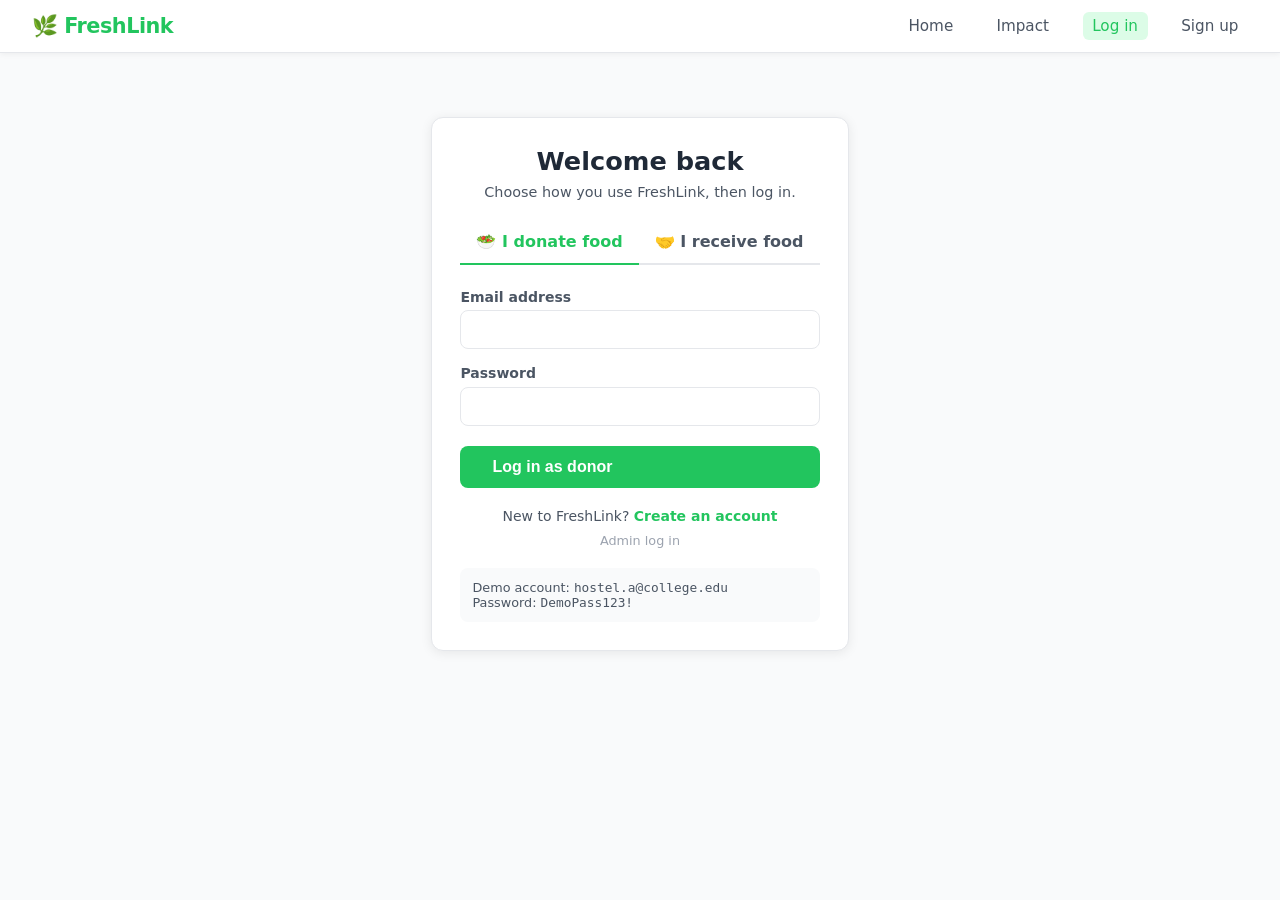
==== frontend/admin.html @ d12331f5 "Role-based login, admin panel, automatic matching, tested matching rules" ====
<!DOCTYPE html>
<html lang="en">
<head>
  <meta charset="UTF-8" />
  <meta name="viewport" content="width=device-width, initial-scale=1.0" />
  <title>FreshLink – Admin panel</title>
  <link rel="stylesheet" href="style.css" />
</head>
<body class="guarded">
  <nav class="navbar" id="navbar"></nav>
  <header class="page-hero impact-hero">
    <div class="hero-content">
      <h1>Admin panel</h1>
      <p>Check new receivers before they can collect food.</p>
    </div>
  </header>
  <main class="container">
    <div id="toast" class="toast hidden"></div>
    <section class="card">
      <h2 class="card-title">⏳ Waiting for approval</h2>
      <div class="table-wrap">
        <table class="data-table">
          <thead>
            <tr><th>Name</th><th>Type</th><th>Address</th><th>Capacity</th><th>Fridge</th><th></th></tr>
          </thead>
          <tbody id="pendingBody"><tr><td colspan="6" class="loading-row">Loading…</td></tr></tbody>
        </table>
      </div>
    </section>
    <section class="card">
      <h2 class="card-title">🤝 All receivers</h2>
      <div class="table-wrap">
        <table class="data-table">
          <thead>
            <tr><th>Name</th><th>Type</th><th>Status</th><th>Capacity</th><th>Fridge</th><th></th></tr>
          </thead>
          <tbody id="allBody"><tr><td colspan="6" class="loading-row">Loading…</td></tr></tbody>
        </table>
      </div>
    </section>
  </main>
  <script src="api.js"></script>
  <script src="nav.js"></script>
  <script src="admin.js"></script>
</body>
</html>
---- frontend/style.css ----
*, *::before, *::after { box-sizing: border-box; margin: 0; padding: 0; }
:root {
  --green:       #22c55e;
  --green-light: #dcfce7;
  --yellow:      #eab308;
  --yellow-light:#fef9c3;
  --red:         #ef4444;
  --red-light:   #fee2e2;
  --blue:        #3b82f6;
  --blue-dark:   #1d4ed8;
  --gray-50:     #f9fafb;
  --gray-100:    #f3f4f6;
  --gray-200:    #e5e7eb;
  --gray-400:    #9ca3af;
  --gray-600:    #4b5563;
  --gray-800:    #1f2937;
  --white:       #ffffff;
  --radius:      12px;
  --shadow:      0 2px 12px rgba(0,0,0,.08);
  --shadow-lg:   0 8px 32px rgba(0,0,0,.12);
  --font: 'Segoe UI', system-ui, -apple-system, sans-serif;
}
html { scroll-behavior: smooth; }
body {
  font-family: var(--font);
  background: var(--gray-50);
  color: var(--gray-800);
  min-height: 100vh;
}
.navbar {
  position: sticky;
  top: 0;
  z-index: 100;
  display: flex;
  align-items: center;
  justify-content: space-between;
  padding: .75rem 2rem;
  background: rgba(255,255,255,.92);
  backdrop-filter: blur(8px);
  border-bottom: 1px solid var(--gray-200);
  box-shadow: 0 1px 6px rgba(0,0,0,.06);
}
.logo {
  text-decoration: none;
  font-size: 1.3rem;
  font-weight: 700;
  color: var(--green);
  letter-spacing: -.5px;
}
.nav-links { display: flex; gap: 1.5rem; align-items: center; }
.nav-links a {
  text-decoration: none;
  color: var(--gray-600);
  font-weight: 500;
  font-size: .95rem;
  padding: .3rem .6rem;
  border-radius: 6px;
  transition: background .15s, color .15s;
}
.nav-links a:hover { background: var(--gray-100); color: var(--gray-800); }
.nav-links a.active { color: var(--green); background: var(--green-light); }
.page-hero {
  padding: 3.5rem 2rem 3rem;
  text-align: center;
  position: relative;
  overflow: hidden;
}
.page-hero::before {
  content: '';
  position: absolute;
  inset: 0;
  opacity: .08;
  background: radial-gradient(circle at 30% 60%, #22c55e 0%, transparent 60%),
              radial-gradient(circle at 70% 40%, #3b82f6 0%, transparent 60%);
}
.donor-hero  { background: linear-gradient(135deg, #f0fdf4 0%, #e0f2fe 100%); }
.ngo-hero    { background: linear-gradient(135deg, #eff6ff 0%, #fdf4ff 100%); }
.impact-hero { background: linear-gradient(135deg, #fefce8 0%, #f0fdf4 100%); }
.hero-content { position: relative; }
.page-hero h1 {
  font-size: 2.2rem;
  font-weight: 800;
  margin-bottom: .5rem;
  letter-spacing: -.5px;
}
.page-hero p {
  color: var(--gray-600);
  font-size: 1.05rem;
}
.container {
  max-width: 1100px;
  margin: 0 auto;
  padding: 2rem 1.5rem 4rem;
  display: flex;
  flex-direction: column;
  gap: 1.5rem;
}
.card {
  background: var(--white);
  border-radius: var(--radius);
  padding: 1.75rem;
  box-shadow: var(--shadow);
  border: 1px solid var(--gray-200);
}
.card-title {
  font-size: 1.15rem;
  font-weight: 700;
  margin-bottom: 1.25rem;
  color: var(--gray-800);
}
.form-grid {
  display: grid;
  grid-template-columns: 1fr 1fr;
  gap: 1rem 1.5rem;
  margin-bottom: 1.25rem;
}
.form-group { display: flex; flex-direction: column; gap: .35rem; }
.form-group.full-width { grid-column: 1 / -1; }
label {
  font-size: .875rem;
  font-weight: 600;
  color: var(--gray-600);
}
.optional { font-weight: 400; color: var(--gray-400); }
input, select, textarea {
  padding: .6rem .85rem;
  border: 1.5px solid var(--gray-200);
  border-radius: 8px;
  font-size: .95rem;
  font-family: var(--font);
  background: var(--white);
  color: var(--gray-800);
  transition: border-color .15s, box-shadow .15s;
  width: 100%;
}
input:focus, select:focus, textarea:focus {
  outline: none;
  border-color: var(--blue);
  box-shadow: 0 0 0 3px rgba(59,130,246,.15);
}
textarea { resize: vertical; }
.btn {
  display: inline-flex;
  align-items: center;
  gap: .4rem;
  padding: .55rem 1.1rem;
  border-radius: 8px;
  font-weight: 600;
  font-size: .9rem;
  cursor: pointer;
  border: none;
  transition: all .15s;
}
.btn-primary   { background: var(--green); color: #fff; }
.btn-primary:hover { background: #16a34a; transform: translateY(-1px); box-shadow: var(--shadow); }
.btn-secondary { background: var(--gray-100); color: var(--gray-700); border: 1.5px solid var(--gray-200); }
.btn-secondary:hover { background: var(--gray-200); }
.btn-accept  { background: var(--green-light); color: #15803d; border: 1.5px solid #bbf7d0; }
.btn-accept:hover  { background: var(--green); color: #fff; }
.btn-reject  { background: var(--red-light); color: #b91c1c; border: 1.5px solid #fecaca; }
.btn-reject:hover  { background: var(--red); color: #fff; }
.btn-lg { padding: .75rem 2rem; font-size: 1rem; }
.btn:disabled { opacity: .5; cursor: not-allowed; transform: none !important; }
.toast {
  position: fixed;
  top: 5rem;
  right: 1.5rem;
  z-index: 999;
  padding: .85rem 1.5rem;
  border-radius: 10px;
  font-weight: 600;
  font-size: .95rem;
  box-shadow: var(--shadow-lg);
  animation: slideIn .25s ease;
}
.toast.success { background: var(--green); color: #fff; }
.toast.error   { background: var(--red);   color: #fff; }
.toast.hidden  { display: none; }
@keyframes slideIn {
  from { opacity: 0; transform: translateX(40px); }
  to   { opacity: 1; transform: translateX(0); }
}
.badge {
  display: inline-block;
  padding: .2rem .65rem;
  border-radius: 20px;
  font-size: .8rem;
  font-weight: 700;
  letter-spacing: .5px;
}
.badge-GREEN  { background: var(--green-light);  color: #15803d; }
.badge-YELLOW { background: var(--yellow-light); color: #92400e; }
.badge-RED    { background: var(--red-light);    color: #b91c1c; }
.freshness-preview {
  display: flex;
  align-items: center;
  gap: .75rem;
  padding: .75rem 1rem;
  background: var(--gray-50);
  border-radius: 8px;
  margin-bottom: 1.25rem;
  font-size: .9rem;
}
.preview-label { color: var(--gray-600); }
.listing-grid {
  display: grid;
  grid-template-columns: repeat(auto-fill, minmax(310px, 1fr));
  gap: 1.25rem;
}
.food-card {
  background: var(--white);
  border-radius: var(--radius);
  border: 2px solid var(--gray-200);
  box-shadow: var(--shadow);
  overflow: hidden;
  transition: transform .15s, box-shadow .15s;
}
.food-card:hover { transform: translateY(-2px); box-shadow: var(--shadow-lg); }
.food-card.band-GREEN  { border-color: var(--green);  }
.food-card.band-YELLOW { border-color: var(--yellow); }
.food-card.band-RED    { border-color: var(--red); animation: pulse 1.5s ease-in-out infinite; }
@keyframes pulse {
  0%, 100% { box-shadow: 0 0 0 0 rgba(239,68,68,.3); }
  50%       { box-shadow: 0 0 0 8px rgba(239,68,68,0); }
}
.food-card-header {
  padding: .85rem 1rem .5rem;
  display: flex;
  align-items: flex-start;
  justify-content: space-between;
  gap: .5rem;
}
.food-card-title { font-weight: 700; font-size: .95rem; flex: 1; }
.food-card-body  { padding: 0 1rem .75rem; }
.food-card-meta  { font-size: .82rem; color: var(--gray-600); display: flex; flex-wrap: wrap; gap: .4rem .9rem; margin-bottom: .6rem; }
.food-card-meta span { display: flex; align-items: center; gap: .25rem; }
.countdown {
  font-size: .85rem;
  font-weight: 700;
  padding: .3rem .7rem;
  border-radius: 6px;
  margin-bottom: .75rem;
  display: inline-block;
}
.countdown.GREEN  { background: var(--green-light);  color: #15803d; }
.countdown.YELLOW { background: var(--yellow-light); color: #92400e; }
.countdown.RED    { background: var(--red-light);    color: #b91c1c; }
.freshness-bar-wrap { margin-bottom: .75rem; }
.freshness-bar-label { font-size: .75rem; color: var(--gray-600); margin-bottom: .2rem; display: flex; justify-content: space-between; }
.freshness-bar-bg {
  height: 8px;
  background: var(--gray-200);
  border-radius: 99px;
  overflow: hidden;
}
.freshness-bar-fill {
  height: 100%;
  border-radius: 99px;
  transition: width .5s ease;
}
.fill-GREEN  { background: var(--green); }
.fill-YELLOW { background: var(--yellow); }
.fill-RED    { background: var(--red); }
.food-card-actions { display: flex; gap: .6rem; padding: .75rem 1rem; border-top: 1px solid var(--gray-100); }
.priority-chip {
  font-size: .75rem;
  font-weight: 700;
  background: var(--blue);
  color: #fff;
  border-radius: 20px;
  padding: .15rem .55rem;
  white-space: nowrap;
}
.controls-bar {
  display: flex;
  flex-wrap: wrap;
  align-items: center;
  gap: 1rem;
  padding: 1rem 1.5rem;
}
.control-group {
  display: flex;
  align-items: center;
  gap: .5rem;
}
.control-group label { white-space: nowrap; margin: 0; }
.control-group select { width: auto; }
.capacity-badge {
  margin-left: auto;
  display: flex;
  align-items: center;
  gap: .5rem;
  background: var(--green-light);
  padding: .4rem .9rem;
  border-radius: 8px;
}
.cap-label { font-size: .82rem; color: var(--gray-600); }
.cap-value { font-weight: 700; color: #15803d; }
.legend {
  display: flex;
  flex-wrap: wrap;
  gap: .5rem 1.5rem;
  align-items: center;
  font-size: .82rem;
  color: var(--gray-600);
  padding: .25rem 0;
}
.legend-item { display: flex; align-items: center; gap: .4rem; }
.legend-separator { color: var(--gray-300); }
.dot {
  width: 10px;
  height: 10px;
  border-radius: 50%;
  flex-shrink: 0;
}
.dot.green  { background: var(--green); }
.dot.yellow { background: var(--yellow); }
.dot.red    { background: var(--red); }
.empty-state {
  grid-column: 1 / -1;
  text-align: center;
  color: var(--gray-400);
  padding: 3rem 1rem;
  font-size: .95rem;
}
.data-table {
  width: 100%;
  border-collapse: collapse;
  font-size: .875rem;
}
.data-table th {
  text-align: left;
  padding: .6rem .75rem;
  background: var(--gray-50);
  border-bottom: 2px solid var(--gray-200);
  font-weight: 600;
  color: var(--gray-600);
  white-space: nowrap;
}
.data-table td {
  padding: .7rem .75rem;
  border-bottom: 1px solid var(--gray-100);
  vertical-align: middle;
}
.data-table tr:last-child td { border-bottom: none; }
.data-table tr:hover td { background: var(--gray-50); }
.status-pill {
  display: inline-block;
  padding: .15rem .55rem;
  border-radius: 20px;
  font-size: .78rem;
  font-weight: 700;
}
.status-pending   { background: #fef9c3; color: #92400e; }
.status-accepted  { background: var(--green-light); color: #15803d; }
.status-rejected  { background: var(--red-light); color: #b91c1c; }
.status-picked_up { background: #dbeafe; color: #1e40af; }
.status-completed { background: #f0fdf4; color: #166534; }
.status-cancelled { background: var(--gray-100); color: var(--gray-600); }
.table-wrap { overflow-x: auto; }
.loading-row { text-align: center; color: var(--gray-400); padding: 2rem; }
.kpi-grid {
  display: grid;
  grid-template-columns: repeat(auto-fit, minmax(200px, 1fr));
  gap: 1.25rem;
}
.kpi-card {
  background: var(--white);
  border-radius: var(--radius);
  padding: 1.75rem 1.5rem;
  text-align: center;
  box-shadow: var(--shadow);
  border: 1px solid var(--gray-200);
  transition: transform .15s;
}
.kpi-card:hover { transform: translateY(-2px); }
.kpi-card.highlight { border-color: var(--green); background: var(--green-light); }
.kpi-icon  { font-size: 2rem; margin-bottom: .5rem; }
.kpi-value { font-size: 2.4rem; font-weight: 800; color: var(--gray-800); line-height: 1; margin-bottom: .4rem; }
.kpi-label { font-size: .85rem; color: var(--gray-600); font-weight: 500; }
.kpi-card.highlight .kpi-value { color: #15803d; }
.kpi-card.highlight .kpi-label { color: #166534; }
.equivalents-bar {
  display: flex;
  gap: 2rem;
  flex-wrap: wrap;
  align-items: center;
  padding: 1.25rem 1.75rem;
}
.equiv-item { display: flex; align-items: center; gap: 1rem; }
.equiv-icon { font-size: 2.2rem; }
.equiv-value { font-size: 1.6rem; font-weight: 800; color: var(--gray-800); }
.equiv-label { font-size: .82rem; color: var(--gray-600); }
.footnote    { color: var(--gray-400); }
.bar-chart {
  display: flex;
  flex-direction: column;
  gap: .85rem;
}
.bar-row {
  display: grid;
  grid-template-columns: 130px 1fr 50px;
  align-items: center;
  gap: .75rem;
  font-size: .875rem;
}
.bar-label { color: var(--gray-600); font-weight: 500; text-transform: capitalize; }
.bar-track {
  height: 20px;
  background: var(--gray-100);
  border-radius: 99px;
  overflow: hidden;
}
.bar-fill {
  height: 100%;
  background: var(--green);
  border-radius: 99px;
  transition: width .7s ease;
}
.bar-pct { font-weight: 700; color: var(--gray-800); text-align: right; font-size: .85rem; }
.btn-danger { background: var(--red); color: #fff; }
.btn-danger:hover { background: #dc2626; transform: translateY(-1px); box-shadow: var(--shadow); }
.section-heading {
  font-size: 1.25rem;
  font-weight: 700;
  margin-top: 1rem;
  margin-bottom: .25rem;
  color: var(--gray-800);
}
.match-cards-grid {
  display: grid;
  grid-template-columns: repeat(auto-fill, minmax(320px, 1fr));
  gap: 1.25rem;
}
.match-card {
  background: var(--white);
  border-radius: var(--radius);
  border: 1px solid var(--gray-200);
  box-shadow: var(--shadow);
  padding: 1.25rem;
  display: flex;
  flex-direction: column;
  gap: .75rem;
}
.match-card-header {
  display: flex;
  justify-content: space-between;
  align-items: flex-start;
  gap: .5rem;
}
.match-card-title {
  font-weight: 700;
  font-size: 1rem;
  color: var(--gray-800);
}
.match-card-meta {
  display: flex;
  flex-wrap: wrap;
  gap: .5rem 1rem;
  font-size: .85rem;
  color: var(--gray-600);
}
.match-card-actions {
  display: flex;
  gap: .5rem;
  margin-top: .25rem;
  padding-top: .75rem;
  border-top: 1px solid var(--gray-100);
}
.housekeeping-row {
  display: flex;
  align-items: center;
  gap: 1rem;
  justify-content: flex-end;
}
.hk-result { font-size: .875rem; color: var(--gray-600); }
.hero-cta {
  display: flex;
  gap: 1rem;
  margin-top: 1.5rem;
  flex-wrap: wrap;
}
.features-grid {
  display: grid;
  grid-template-columns: repeat(auto-fit, minmax(280px, 1fr));
  gap: 1.5rem;
  margin: 2.5rem 0;
}
.feature-card {
  background: var(--white);
  padding: 1.75rem;
  border-radius: var(--radius);
  border: 1px solid var(--gray-200);
  box-shadow: var(--shadow);
  display: flex;
  flex-direction: column;
  gap: .75rem;
}
.feature-icon {
  font-size: 2.2rem;
}
.feature-title {
  font-size: 1.15rem;
  font-weight: 700;
  color: var(--gray-800);
}
.feature-desc {
  font-size: .9rem;
  color: var(--gray-600);
  line-height: 1.5;
}
.auth-container {
  max-width: 540px;
  margin: 2rem auto;
}
.auth-tabs {
  display: flex;
  border-bottom: 2px solid var(--gray-200);
  margin-bottom: 1.5rem;
}
.auth-tab {
  flex: 1;
  text-align: center;
  padding: .75rem 1rem;
  font-weight: 600;
  color: var(--gray-600);
  cursor: pointer;
  border-bottom: 2px solid transparent;
  margin-bottom: -2px;
  transition: all .2s;
}
.auth-tab.active {
  color: var(--green);
  border-bottom-color: var(--green);
}
.map-picker-container {
  margin-top: .5rem;
  display: flex;
  flex-direction: column;
  gap: .5rem;
}
.map-box {
  height: 240px;
  width: 100%;
  border-radius: 8px;
  border: 1px solid var(--gray-200);
  z-index: 10;
}
.map-controls {
  display: flex;
  justify-content: space-between;
  align-items: center;
  font-size: .85rem;
  color: var(--gray-600);
}
.map-controls button {
  padding: .35rem .75rem;
  font-size: .8rem;
}
body.guarded:not(.ready) { visibility: hidden; }
.food-card-header { flex-wrap: wrap; gap: .4rem; }
.nav-user {
  font-size: .9rem;
  font-weight: 600;
  color: var(--gray-800);
  padding-left: 1rem;
  border-left: 1px solid var(--gray-200);
  max-width: 280px;
  overflow: hidden;
  text-overflow: ellipsis;
  white-space: nowrap;
}
.nav-signout {
  font: inherit;
  font-size: .9rem;
  font-weight: 600;
  color: var(--red);
  background: none;
  border: 1.5px solid var(--red-light);
  border-radius: 6px;
  padding: .3rem .75rem;
  cursor: pointer;
}
.nav-signout:hover { background: var(--red-light); }
button.auth-tab {
  font: inherit;
  font-weight: 600;
  white-space: nowrap;
  background: none;
  border: none;
  border-bottom: 2px solid transparent;
}
.auth-tab:focus-visible, .nav-signout:focus-visible { outline: 2px solid var(--green); outline-offset: 2px; }
.auth-title { font-size: 1.6rem; margin-bottom: .5rem; text-align: center; }
.auth-subtitle { color: var(--gray-600); text-align: center; font-size: .9rem; margin-bottom: 1.25rem; }
.auth-field { margin-bottom: 1rem; }
.auth-submit { width: 100%; margin-top: .25rem; }
.auth-footer {
  margin-top: 1.25rem;
  text-align: center;
  font-size: .875rem;
  color: var(--gray-600);
}
.auth-footer a { color: var(--green); font-weight: 600; text-decoration: none; }
.auth-admin { margin-top: .5rem; }
.auth-admin a { color: var(--gray-400); font-weight: 500; font-size: .8rem; }
.demo-box {
  margin-top: 1.25rem;
  background: var(--gray-50);
  padding: .75rem;
  border-radius: 8px;
  font-size: .8rem;
  color: var(--gray-600);
}
.card-note { font-size: .85rem; color: var(--gray-600); margin: -.5rem 0 1rem; }
.pickup-code-box {
  display: flex;
  align-items: center;
  justify-content: space-between;
  background: var(--gray-50);
  border: 1.5px dashed var(--gray-200);
  border-radius: 8px;
  padding: .5rem .75rem;
  margin: .5rem 0 .6rem;
}
.pickup-code-label { font-size: .8rem; color: var(--gray-600); font-weight: 600; }
.pickup-code { font-size: 1.5rem; font-weight: 800; letter-spacing: .3em; color: var(--gray-800); }
.food-card-done { border-color: var(--gray-200); opacity: .8; }
.admin-actions { display: flex; gap: .4rem; flex-wrap: wrap; }
@media (max-width: 640px) {
  .form-grid { grid-template-columns: 1fr; }
  .page-hero h1 { font-size: 1.6rem; }
  .kpi-grid { grid-template-columns: 1fr 1fr; }
  .controls-bar { flex-direction: column; align-items: flex-start; }
  .capacity-badge { margin-left: 0; }
  .equivalents-bar { flex-direction: column; gap: 1rem; }
  .hero-cta { flex-direction: column; }
  .hero-cta .btn { width: 100%; text-align: center; }
  .nav-links { gap: .5rem; flex-wrap: wrap; }
  .navbar { flex-wrap: wrap; gap: .5rem; padding: .75rem 1rem; }
  .nav-user { border-left: none; padding-left: 0; }
}
.map-error { padding: 1rem; font-size: .85rem; color: var(--gray-600); }
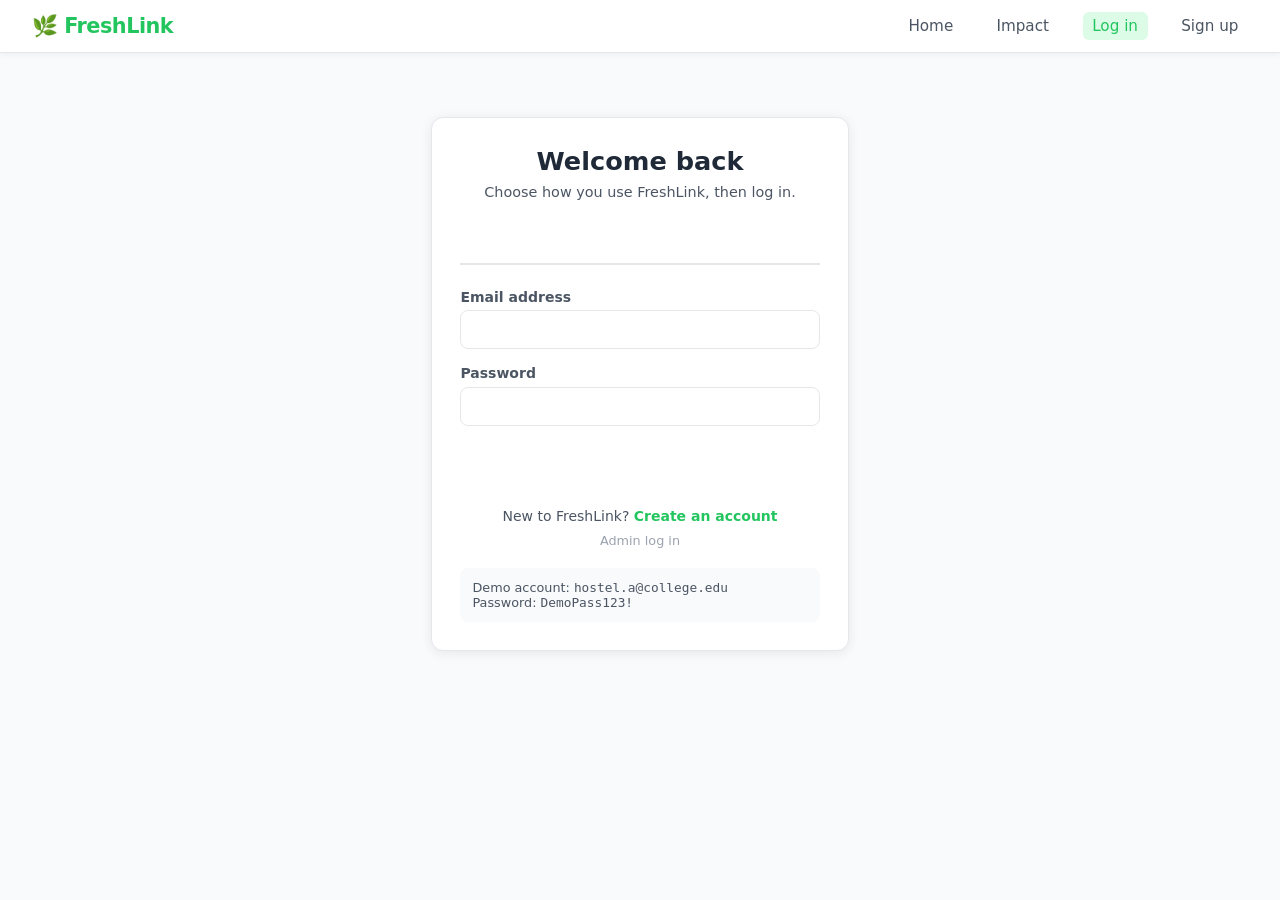
==== commit e2090d63: "PDF freshness formula, requirements and pickup tables, admin food types" ====
--- a/frontend/admin.html
+++ b/frontend/admin.html
@@ -11,7 +11,7 @@
   <header class="page-hero impact-hero">
     <div class="hero-content">
       <h1>Admin panel</h1>
-      <p>Check new receivers before they can collect food.</p>
+      <p>Approve receivers and manage the food types donors can post.</p>
     </div>
   </header>
   <main class="container">
@@ -24,6 +24,49 @@
             <tr><th>Name</th><th>Type</th><th>Address</th><th>Capacity</th><th>Fridge</th><th></th></tr>
           </thead>
           <tbody id="pendingBody"><tr><td colspan="6" class="loading-row">Loading…</td></tr></tbody>
+        </table>
+      </div>
+    </section>
+    <section class="card" id="categoriesCard">
+      <div class="section-head">
+        <h2 class="card-title">🍽️ Food types</h2>
+        <button type="button" class="btn btn-primary" id="addCategoryBtn">Add food type</button>
+      </div>
+      <p class="card-note">Donors pick one of these when they post food. Changes to safe hours apply to food posted after the change.</p>
+      <form id="categoryForm" class="category-form" hidden>
+        <h3 class="category-form-title" id="categoryFormTitle">Add food type</h3>
+        <div class="form-grid">
+          <div class="form-group">
+            <label for="catName">Name</label>
+            <input type="text" id="catName" maxlength="60" placeholder="e.g. Cakes & Bakery" required />
+          </div>
+          <div class="form-group">
+            <label for="catHours">Safe for (hours)</label>
+            <input type="number" id="catHours" min="0.5" max="720" step="0.5" placeholder="e.g. 24" required />
+          </div>
+          <div class="form-group full-width">
+            <label for="catDescription">What goes here <span class="optional">(shown to donors)</span></label>
+            <input type="text" id="catDescription" placeholder="e.g. Cakes, pastries, muffins, cookies" />
+          </div>
+          <div class="form-group">
+            <label for="catFridge">Needs a fridge?</label>
+            <select id="catFridge">
+              <option value="false">No</option>
+              <option value="true">Yes</option>
+            </select>
+          </div>
+        </div>
+        <div class="category-form-actions">
+          <button type="submit" class="btn btn-primary" id="catSaveBtn">Add food type</button>
+          <button type="button" class="btn btn-secondary" id="catCancelBtn">Cancel</button>
+        </div>
+      </form>
+      <div class="table-wrap">
+        <table class="data-table">
+          <thead>
+            <tr><th>Name</th><th>What goes here</th><th>Safe for</th><th>Fridge</th><th>Status</th><th>Posts</th><th></th></tr>
+          </thead>
+          <tbody id="categoriesBody"><tr><td colspan="7" class="loading-row">Loading…</td></tr></tbody>
         </table>
       </div>
     </section>
--- a/frontend/style.css
+++ b/frontend/style.css
@@ -641,3 +641,12 @@
   .nav-user { border-left: none; padding-left: 0; }
 }
 .map-error { padding: 1rem; font-size: .85rem; color: var(--gray-600); }
+.field-hint { display: block; font-size: .8rem; color: var(--gray-600); line-height: 1.45; margin-top: .35rem; min-height: 1em; }
+.section-head { display: flex; align-items: center; justify-content: space-between; gap: 1rem; flex-wrap: wrap; margin-bottom: .75rem; }
+.section-head .card-title { margin-bottom: 0; }
+.category-form { background: var(--gray-50); border: 1px solid var(--gray-200); border-radius: 10px; padding: 1.25rem; margin-bottom: 1.25rem; }
+.category-form-title { font-size: 1rem; margin-bottom: .75rem; }
+.category-form-actions { display: flex; gap: .5rem; margin-top: 1rem; }
+.row-muted td { color: var(--gray-400); }
+.cell-wrap { max-width: 320px; white-space: normal; line-height: 1.4; }
+[hidden] { display: none !important; }
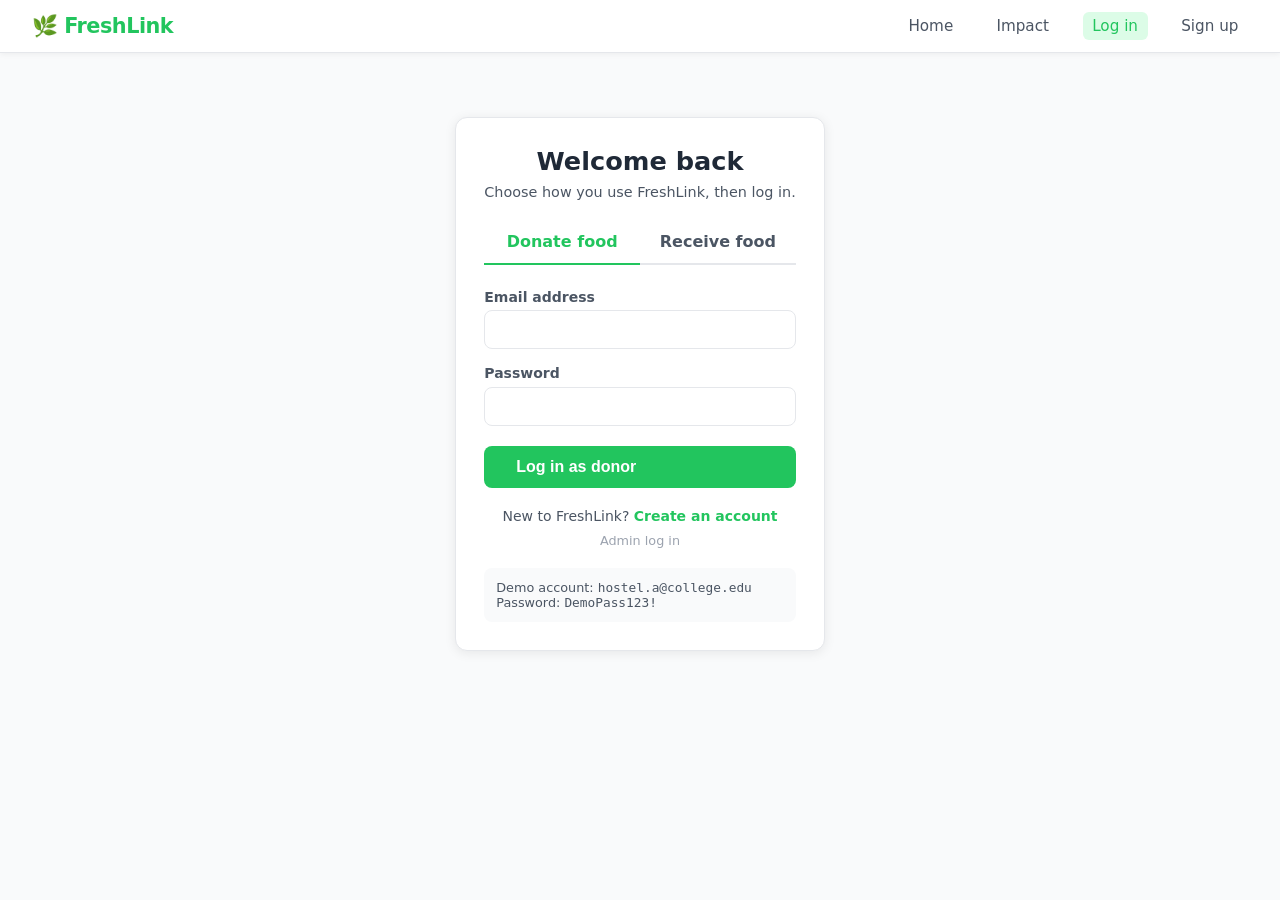
==== commit c62fa5f2: "Receiver pickup range, admin range column, design tweaks" ====
--- a/frontend/admin.html
+++ b/frontend/admin.html
@@ -17,22 +17,22 @@
   <main class="container">
     <div id="toast" class="toast hidden"></div>
     <section class="card">
-      <h2 class="card-title">⏳ Waiting for approval</h2>
+      <h2 class="card-title">Waiting for approval</h2>
       <div class="table-wrap">
         <table class="data-table">
           <thead>
-            <tr><th>Name</th><th>Type</th><th>Address</th><th>Capacity</th><th>Fridge</th><th></th></tr>
+            <tr><th>Name</th><th>Type</th><th>Address</th><th>Range</th><th>Capacity</th><th>Fridge</th><th></th></tr>
           </thead>
-          <tbody id="pendingBody"><tr><td colspan="6" class="loading-row">Loading…</td></tr></tbody>
+          <tbody id="pendingBody"><tr><td colspan="7" class="loading-row">Loading…</td></tr></tbody>
         </table>
       </div>
     </section>
     <section class="card" id="categoriesCard">
       <div class="section-head">
-        <h2 class="card-title">🍽️ Food types</h2>
+        <h2 class="card-title">Food types</h2>
         <button type="button" class="btn btn-primary" id="addCategoryBtn">Add food type</button>
       </div>
-      <p class="card-note">Donors pick one of these when they post food. Changes to safe hours apply to food posted after the change.</p>
+      <p class="card-note"></p>
       <form id="categoryForm" class="category-form" hidden>
         <h3 class="category-form-title" id="categoryFormTitle">Add food type</h3>
         <div class="form-grid">
@@ -71,13 +71,13 @@
       </div>
     </section>
     <section class="card">
-      <h2 class="card-title">🤝 All receivers</h2>
+      <h2 class="card-title">All receivers</h2>
       <div class="table-wrap">
         <table class="data-table">
           <thead>
-            <tr><th>Name</th><th>Type</th><th>Status</th><th>Capacity</th><th>Fridge</th><th></th></tr>
+            <tr><th>Name</th><th>Type</th><th>Status</th><th>Range</th><th>Capacity</th><th>Fridge</th><th></th></tr>
           </thead>
-          <tbody id="allBody"><tr><td colspan="6" class="loading-row">Loading…</td></tr></tbody>
+          <tbody id="allBody"><tr><td colspan="7" class="loading-row">Loading…</td></tr></tbody>
         </table>
       </div>
     </section>
--- a/frontend/style.css
+++ b/frontend/style.css
@@ -650,3 +650,5 @@
 .row-muted td { color: var(--gray-400); }
 .cell-wrap { max-width: 320px; white-space: normal; line-height: 1.4; }
 [hidden] { display: none !important; }
+.range-input { width: 5.5rem; }
+.range-unit { color: var(--gray-600); font-size: .9rem; }
